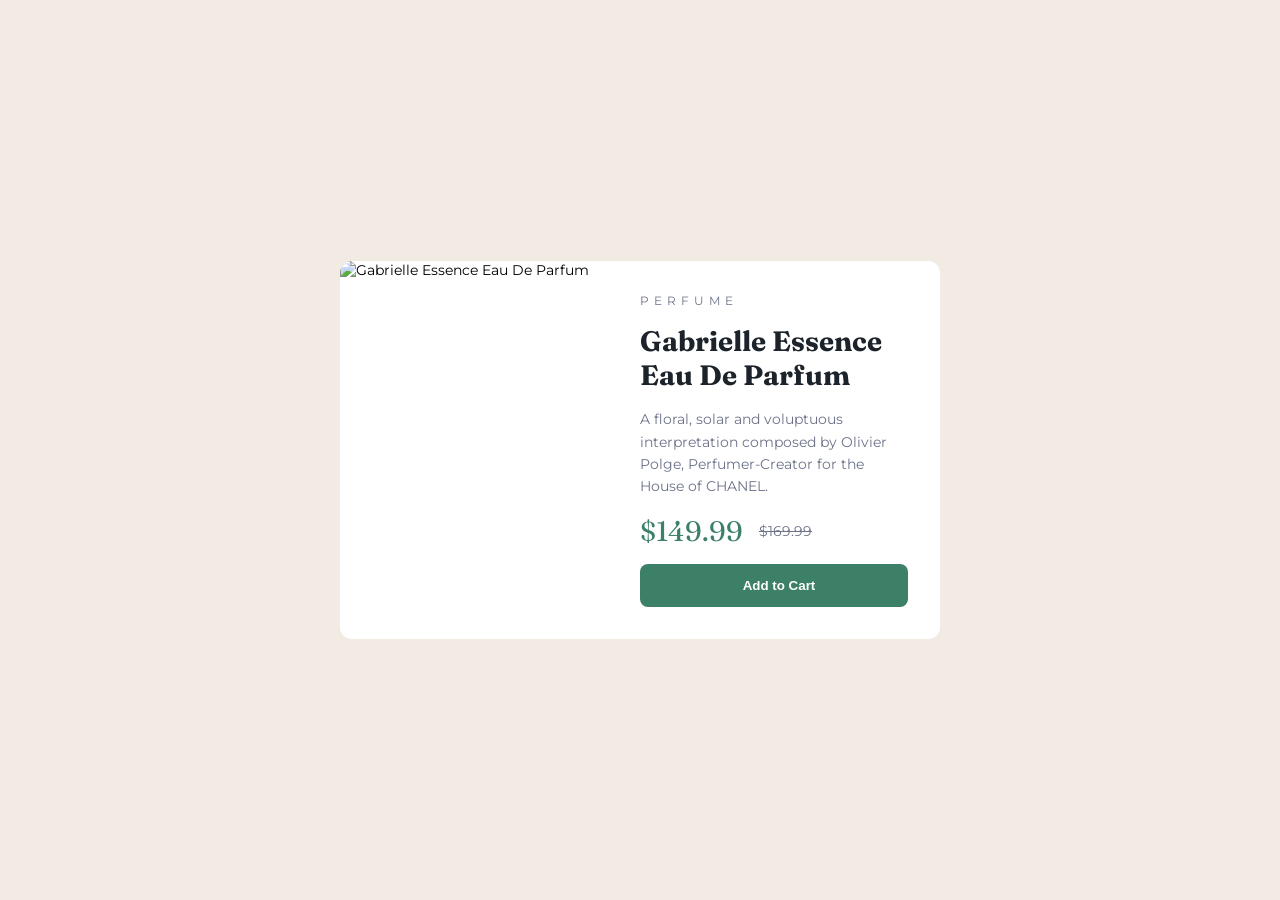
==== index.html @ e0c29977 "Add files via upload" ====
<!DOCTYPE html>
<html lang="en">
<head>
  <meta charset="UTF-8">
  <meta name="viewport" content="width=device-width, initial-scale=1.0">

  <!-- Fonts -->
  <link href="https://fonts.googleapis.com/css2?family=Fraunces:wght@700&family=Montserrat:wght@500;700&display=swap" rel="stylesheet">

  <link rel="stylesheet" href="style.css">

  <title>Product preview card</title>
</head>

<body>

  <main class="conteiner-glowny">

    <!-- IMAGE -->
    <div class="prawa-strona">
      <picture>
        <source media="(max-width: 600px)" srcset="images/image-product-mobile.jpg">
        <img src="images/image-product-desktop.jpg" alt="Gabrielle Essence Eau De Parfum">
      </picture>
    </div>

    <!-- CONTENT -->
    <section class="lewa-strona">

      <p class="typ-towaru">Perfume</p>

      <h1 class="naglowek">Gabrielle Essence Eau De Parfum</h1>

      <p class="opis">
        A floral, solar and voluptuous interpretation composed by Olivier Polge,
        Perfumer-Creator for the House of CHANEL.
      </p>

      <div class="conteiner-cena">
        <span class="cena">$149.99</span>
        <span class="przecena">$169.99</span>
      </div>

      <button class="btn">
        <img src="images/icon-cart.svg" alt="">
        Add to Cart
      </button>

    </section>

  </main>

</body>
</html>
---- style.css ----
* {
  box-sizing: border-box;
  margin: 0;
  padding: 0;
}

body {
  font-family: 'Montserrat', sans-serif;
  font-size: 14px;
  background-color: hsl(30, 38%, 92%);
  display: flex;
  justify-content: center;
  align-items: center;
  min-height: 100vh;
}

/* GŁÓWNY KONTENER */
.conteiner-glowny {
  display: flex;
  max-width: 600px;
  border-radius: 12px;
  overflow: hidden;
  background: hsl(0, 0%, 100%);
}

/* OBRAZ */
.prawa-strona {
  flex: 1;
}

.prawa-strona img {
  width: 100%;
  height: 100%;
  object-fit: cover;
}

/* TEKST */
.lewa-strona {
  flex: 1;
  padding: 32px;
  display: flex;
  flex-direction: column;
  gap: 16px;
}

/* PERFUME */
.typ-towaru {
  text-transform: uppercase;
  letter-spacing: 5px;
  color: hsl(228, 12%, 48%);
  font-size: 12px;
}

/* TYTUŁ */
.naglowek {
  font-family: 'Fraunces', serif;
  font-weight: 700;
  font-size: 28px;
  color: hsl(212, 21%, 14%);
}

/* OPIS */
.opis {
  color: hsl(228, 12%, 48%);
  line-height: 1.6;
}

/* CENA */
.conteiner-cena {
  display: flex;
  align-items: center;
  gap: 16px;
}

.cena {
  font-family: 'Fraunces', serif;
  font-size: 28px;
  color: hsl(158, 36%, 37%);
}

.przecena {
  text-decoration: line-through;
  color: hsl(228, 12%, 48%);
}

/* BUTTON */
.btn {
  background-color: hsl(158, 36%, 37%);
  color: white;
  border: none;
  padding: 14px;
  border-radius: 8px;
  cursor: pointer;
  display: flex;
  justify-content: center;
  align-items: center;
  gap: 10px;
  font-weight: 700;
  width: 100%;
}

.btn:hover {
  background-color: hsl(158, 42%, 18%);
}

/* MOBILE */
@media (max-width: 600px) {
  .conteiner-glowny {
    flex-direction: column;
    max-width: 350px;
  }

  .prawa-strona img {
    height: 250px;
  }
}
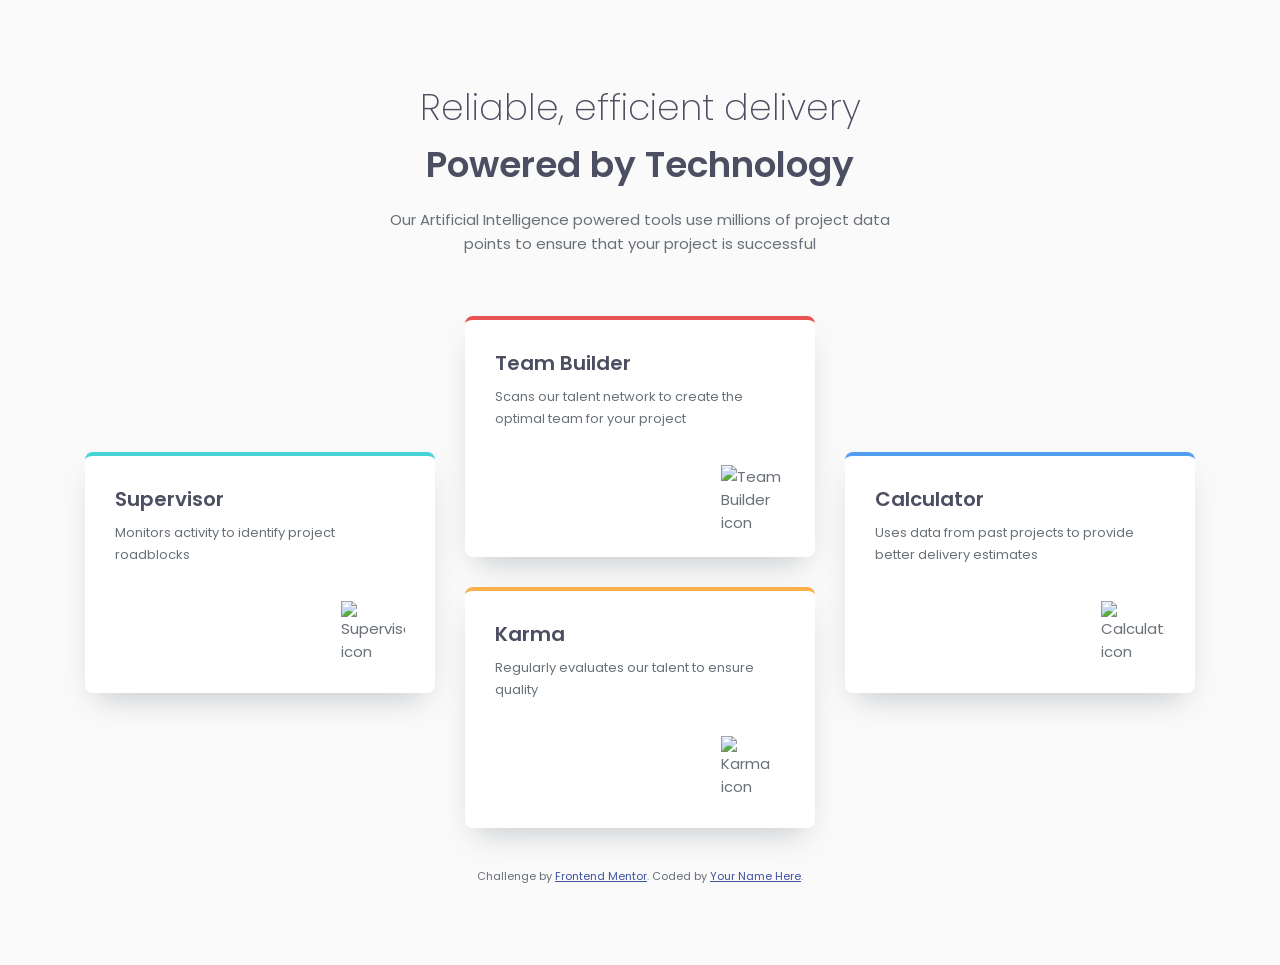
==== commit 0c883881: "Add files via upload" ====
--- a/index.html
+++ b/index.html
@@ -1,54 +1,72 @@
-<!DOCTYPE html>
-<html lang="en">
-<head>
-  <meta charset="UTF-8">
-  <meta name="viewport" content="width=device-width, initial-scale=1.0">
-
-  <!-- Fonts -->
-  <link href="https://fonts.googleapis.com/css2?family=Fraunces:wght@700&family=Montserrat:wght@500;700&display=swap" rel="stylesheet">
-
-  <link rel="stylesheet" href="style.css">
-
-  <title>Product preview card</title>
-</head>
-
-<body>
-
-  <main class="conteiner-glowny">
-
-    <!-- IMAGE -->
-    <div class="prawa-strona">
-      <picture>
-        <source media="(max-width: 600px)" srcset="images/image-product-mobile.jpg">
-        <img src="images/image-product-desktop.jpg" alt="Gabrielle Essence Eau De Parfum">
-      </picture>
-    </div>
-
-    <!-- CONTENT -->
-    <section class="lewa-strona">
-
-      <p class="typ-towaru">Perfume</p>
-
-      <h1 class="naglowek">Gabrielle Essence Eau De Parfum</h1>
-
-      <p class="opis">
-        A floral, solar and voluptuous interpretation composed by Olivier Polge,
-        Perfumer-Creator for the House of CHANEL.
-      </p>
-
-      <div class="conteiner-cena">
-        <span class="cena">$149.99</span>
-        <span class="przecena">$169.99</span>
-      </div>
-
-      <button class="btn">
-        <img src="images/icon-cart.svg" alt="">
-        Add to Cart
-      </button>
-
-    </section>
-
-  </main>
-
-</body>
-</html>+<!DOCTYPE html>
+<html lang="en">
+<head>
+  <meta charset="UTF-8">
+  <meta name="viewport" content="width=device-width, initial-scale=1.0">
+
+  <link rel="icon" type="image/png" sizes="32x32" href="./images/favicon-32x32.png">
+  <link rel="preconnect" href="https://fonts.googleapis.com">
+  <link rel="preconnect" href="https://fonts.gstatic.com" crossorigin>
+  <link href="https://fonts.googleapis.com/css2?family=Poppins:wght@200;400;600&display=swap" rel="stylesheet">
+  <link rel="stylesheet" href="style.css">
+
+  <title>Frontend Mentor | Four card feature section</title>
+</head>
+<body>
+
+  
+  <header class="header">
+    <h1 class="header-title-gora">Reliable, efficient delivery</h1>
+    <h2 class="header-title-dol">Powered by Technology</h2>
+    <p class="header-opis">
+      Our Artificial Intelligence powered tools use millions of project data
+      points to ensure that your project is successful
+    </p>
+  </header>
+
+
+  <main class="cards">
+
+
+    <div class="kolumna">
+      <div class="card card-green">
+        <h3 class="card-tytul">Supervisor</h3>
+        <p class="card-tekst">Monitors activity to identify project roadblocks</p>
+        <img class="card-zdjecie" src="./images/icon-supervisor.svg" alt="Supervisor icon">
+      </div>
+    </div>
+
+
+    <div class="kolumna">
+      <div class="card card-red">
+        <h3 class="card-tytul">Team Builder</h3>
+        <p class="card-tekst">Scans our talent network to create the optimal team for your project</p>
+        <img class="card-zdjecie" src="./images/icon-team-builder.svg" alt="Team Builder icon">
+      </div>
+
+      <div class="card card-orange">
+        <h3 class="card-tytul">Karma</h3>
+        <p class="card-tekst">Regularly evaluates our talent to ensure quality</p>
+        <img class="card-zdjecie" src="./images/icon-karma.svg" alt="Karma icon">
+      </div>
+    </div>
+
+
+    <div class="kolumna">
+      <div class="card card-blue">
+        <h3 class="card-tytul">Calculator</h3>
+        <p class="card-tekst">Uses data from past projects to provide better delivery estimates</p>
+        <img class="card-zdjecie" src="./images/icon-calculator.svg" alt="Calculator icon">
+      </div>
+    </div>
+
+  </main>
+
+
+  <footer class="koniec">
+    Challenge by <a href="https://www.frontendmentor.io?ref=challenge">Frontend Mentor</a>.
+    Coded by <a href="#">Your Name Here</a>.
+  </footer>
+
+</body>
+</html>
--- a/style.css
+++ b/style.css
@@ -1,116 +1,165 @@
-* {
-  box-sizing: border-box;
-  margin: 0;
-  padding: 0;
-}
-
-body {
-  font-family: 'Montserrat', sans-serif;
-  font-size: 14px;
-  background-color: hsl(30, 38%, 92%);
-  display: flex;
-  justify-content: center;
-  align-items: center;
-  min-height: 100vh;
-}
-
-/* GŁÓWNY KONTENER */
-.conteiner-glowny {
-  display: flex;
-  max-width: 600px;
-  border-radius: 12px;
-  overflow: hidden;
-  background: hsl(0, 0%, 100%);
-}
-
-/* OBRAZ */
-.prawa-strona {
-  flex: 1;
-}
-
-.prawa-strona img {
-  width: 100%;
-  height: 100%;
-  object-fit: cover;
-}
-
-/* TEKST */
-.lewa-strona {
-  flex: 1;
-  padding: 32px;
-  display: flex;
-  flex-direction: column;
-  gap: 16px;
-}
-
-/* PERFUME */
-.typ-towaru {
-  text-transform: uppercase;
-  letter-spacing: 5px;
-  color: hsl(228, 12%, 48%);
-  font-size: 12px;
-}
-
-/* TYTUŁ */
-.naglowek {
-  font-family: 'Fraunces', serif;
-  font-weight: 700;
-  font-size: 28px;
-  color: hsl(212, 21%, 14%);
-}
-
-/* OPIS */
-.opis {
-  color: hsl(228, 12%, 48%);
-  line-height: 1.6;
-}
-
-/* CENA */
-.conteiner-cena {
-  display: flex;
-  align-items: center;
-  gap: 16px;
-}
-
-.cena {
-  font-family: 'Fraunces', serif;
-  font-size: 28px;
-  color: hsl(158, 36%, 37%);
-}
-
-.przecena {
-  text-decoration: line-through;
-  color: hsl(228, 12%, 48%);
-}
-
-/* BUTTON */
-.btn {
-  background-color: hsl(158, 36%, 37%);
-  color: white;
-  border: none;
-  padding: 14px;
-  border-radius: 8px;
-  cursor: pointer;
-  display: flex;
-  justify-content: center;
-  align-items: center;
-  gap: 10px;
-  font-weight: 700;
-  width: 100%;
-}
-
-.btn:hover {
-  background-color: hsl(158, 42%, 18%);
-}
-
-/* MOBILE */
-@media (max-width: 600px) {
-  .conteiner-glowny {
-    flex-direction: column;
-    max-width: 350px;
-  }
-
-  .prawa-strona img {
-    height: 250px;
-  }
-}+
+* {
+  margin: 0;
+  padding: 0;
+  box-sizing: border-box;
+}
+
+body {
+  font-family: 'Poppins', sans-serif;
+  font-size: 15px;
+  background-color: hsl(0, 0%, 98%);
+  color: hsl(212, 6%, 44%);
+  min-height: 100vh;
+  padding: 80px 30px;
+}
+
+
+
+
+.header {
+  text-align: center;
+  max-width: 540px;
+  margin-left: auto;
+  margin-right: auto;
+  margin-bottom: 60px;
+}
+
+.header-title-gora {
+  font-size: 24px;
+  font-weight: 200;
+  color: hsl(234, 12%, 34%);
+  margin-bottom: 2px;
+}
+
+.header-title-dol {
+  font-size: 24px;
+  font-weight: 600;
+  color: hsl(234, 12%, 34%);
+  margin-bottom: 16px;
+}
+
+.header-opis {
+  font-size: 15px;
+  font-weight: 400;
+  color: hsl(212, 6%, 44%);
+  line-height: 1.6;
+}
+
+
+
+.cards {
+  max-width: 1110px;
+  margin-left: auto;
+  margin-right: auto;
+  display: flex;
+  flex-direction: column;
+  align-items: center;
+  gap: 25px;
+}
+
+
+.kolumna {
+  display: flex;
+  flex-direction: column;
+  align-items: center;
+  gap: 25px;
+  width: 100%;
+}
+
+
+
+.card {
+  background-color: hsl(0, 0%, 100%);
+  border-radius: 8px;
+  padding: 28px 30px;
+  width: 100%;
+  max-width: 350px;
+  box-shadow: 0px 15px 30px -12px hsla(212, 6%, 44%, 0.4);
+  border-top: 4px solid transparent;
+  display: flex;
+  flex-direction: column;
+}
+
+.card-tytul {
+  font-size: 20px;
+  font-weight: 600;
+  color: hsl(234, 12%, 34%);
+  margin-bottom: 8px;
+}
+
+.card-tekst {
+  font-size: 13px;
+  font-weight: 400;
+  color: hsl(212, 6%, 44%);
+  line-height: 1.7;
+  margin-bottom: 35px;
+}
+
+.card-zdjecie {
+  width: 64px;
+  height: 64px;
+  align-self: flex-end;
+}
+
+
+
+.card-green {
+  border-top-color: hsl(180, 62%, 55%);
+}
+
+.card-red {
+  border-top-color: hsl(0, 78%, 62%);
+}
+
+.card-orange {
+  border-top-color: hsl(34, 97%, 64%);
+}
+
+.card-blue {
+  border-top-color: hsl(212, 86%, 64%);
+}
+
+
+
+.koniec {
+  font-size: 11px;
+  text-align: center;
+  margin-top: 40px;
+}
+
+.koniec a {
+  color: hsl(228, 45%, 44%);
+}
+
+
+
+
+@media (min-width: 950px) {
+
+  .header-title-gora {
+    font-size: 36px;
+  }
+
+  .header-title-dol {
+    font-size: 36px;
+  }
+
+  .cards {
+    flex-direction: row;
+    align-items: center;
+    gap: 30px;
+  }
+
+
+  .kolumna {
+    flex: 1;
+    gap: 30px;
+  }
+
+
+  .card {
+    max-width: none;
+    width: 100%;
+  }
+}
